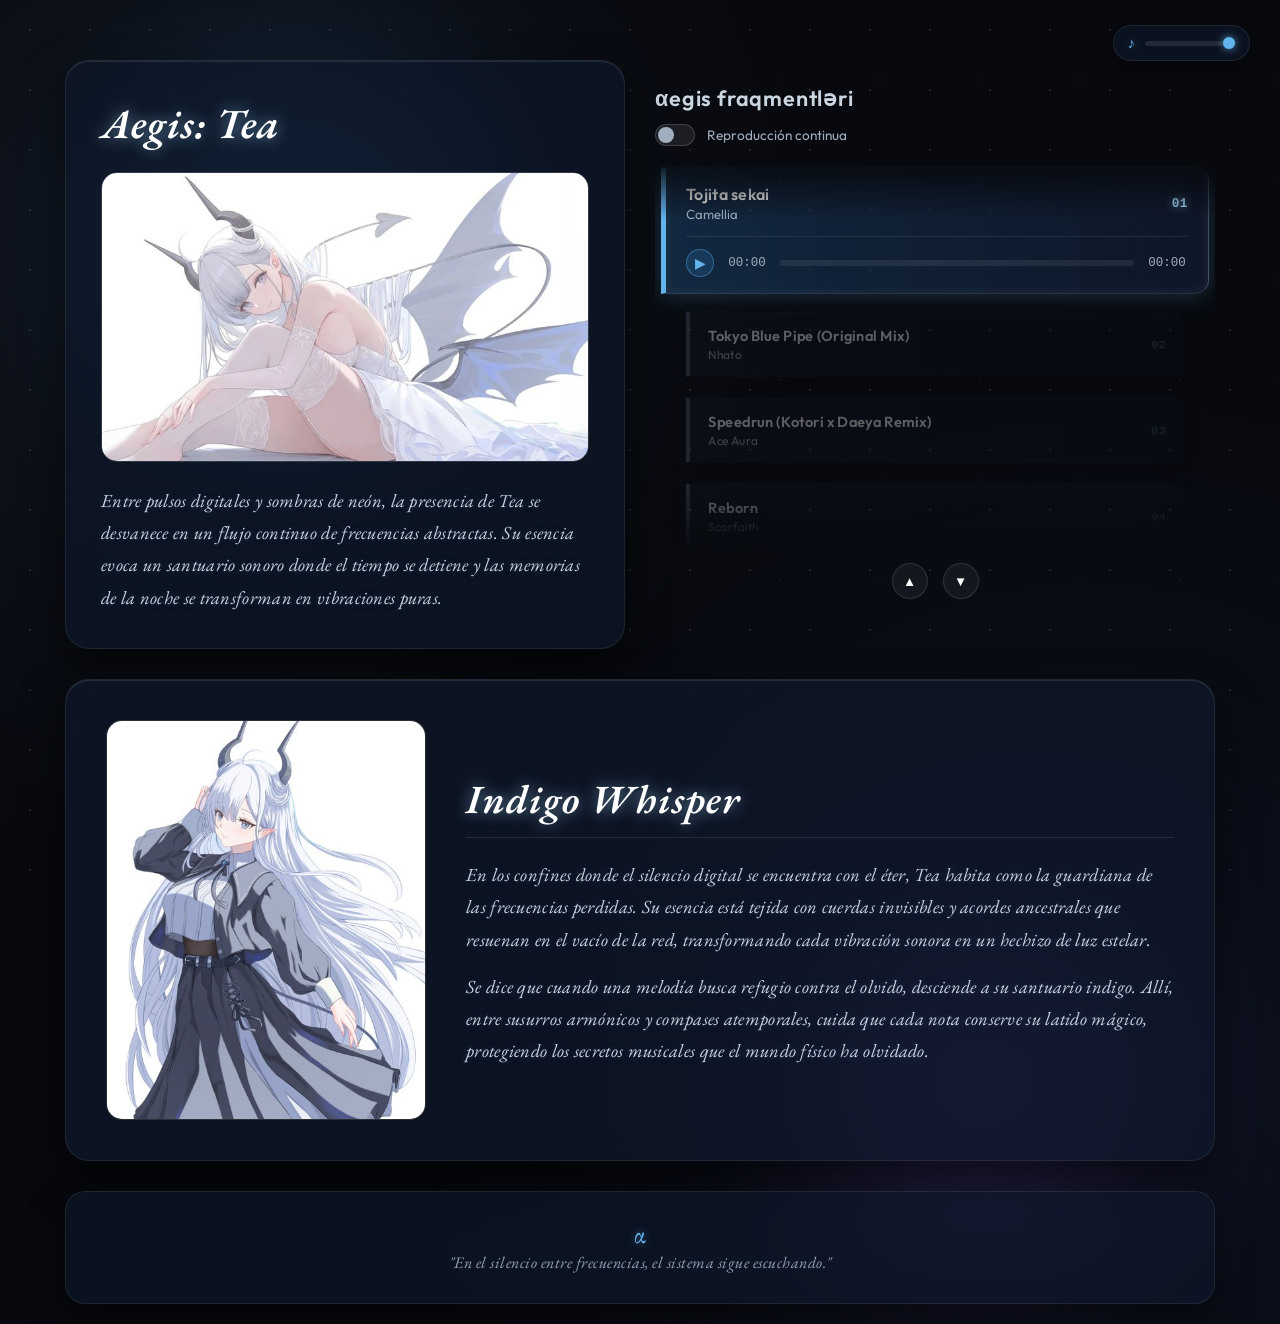
==== aegis.html @ da84b478 "Aegis" ====
<!DOCTYPE html>
<html lang="en">
<head>
    <meta charset="UTF-8">
    <meta name="viewport" content="width=device-width, initial-scale=1.0">
    <title>Aegis: Tea</title>
    <link rel="stylesheet" href="aegis.css">
    <!-- Google Fonts: EB Garamond y Outfit -->
    <link href="https://fonts.googleapis.com/css2?family=EB+Garamond:ital,wght@1,400;1,600&family=Outfit:wght@300;400;600;700&display=swap" rel="stylesheet">
</head>
<body>

    <!-- Elementos decorativos de fondo -->
    <div class="background-glow glow-1"></div>
    <div class="background-glow glow-2"></div>

    <!-- Control de Volumen Ambiental Flotante -->
    <div class="floating-volume-control">
        <span class="volume-icon">♪</span>
        <input type="range" id="globalVolume" min="0" max="1" step="0.01" value="1" oninput="changeVolume(this.value)">
    </div>

    <!-- Contenedor Principal -->
    <div class="main-container">
        <!-- Columna Izquierda: Perfil y Descripción Mística -->
        <div class="profile-section">
            <h1 class="mystic-title">Aegis: Tea</h1>
            <div class="img-container character-aura">
                <img src="imagenes_proyecto/Nekojira.jpg" alt="Tea / Aegis">
            </div>
            <p class="mystic-description">
                Entre pulsos digitales y sombras de neón, la presencia de Tea se desvanece en un flujo continuo de frecuencias abstractas. Su esencia evoca un santuario sonoro donde el tiempo se detiene y las memorias de la noche se transforman en vibraciones puras.
            </p>
        </div>

        <!-- Columna Derecha: Slider Vertical con Arrastre y Profundidad -->
        <div class="music-section">
            <h3>αegis fraqmentləri</h3>
            
            <!-- Interruptor de Reproducción Continua -->
            <div class="autoplay-toggle-container">
                <label class="switch">
                    <input type="checkbox" id="autoplayToggle" onchange="toggleContinuousPlay(this)">
                    <span class="slider-switch"></span>
                </label>
                <span class="autoplay-label">Reproducción continua</span>
            </div>

            <div class="vertical-slider-container">
                <div class="slider-track" id="musicSlider">
                    
                    <!-- Canción 1 -->
                    <div class="song-card active" onclick="selectSong(0)">
                        <div class="song-main-row">
                            <div class="song-info">
                                <span class="song-title">Tojita sekai</span>
                                <span class="song-artist">Camellia</span>
                            </div>
                            <span class="track-number">01</span>
                        </div>
                        <div class="player-controls" id="player-0">
                            <button class="btn-play-pause" onclick="togglePlay(event, 0)">▶</button>
                            <span class="current-time">00:00</span>
                            <div class="progress-bar-container" onclick="seek(event, 0)">
                                <div class="progress-bar-fill"></div>
                            </div>
                            <span class="total-duration">00:00</span>
                            <audio class="audio-element" preload="metadata" src="aegis/Tojita Sekai - Camellia.mp3"></audio>
                        </div>
                    </div>

                    <!-- Canción 2 -->
                    <div class="song-card" onclick="selectSong(1)">
                        <div class="song-main-row">
                            <div class="song-info">
                                <span class="song-title">Tokyo Blue Pipe (Original Mix)</span>
                                <span class="song-artist">Nhato</span>
                            </div>
                            <span class="track-number">02</span>
                        </div>
                        <div class="player-controls" id="player-1">
                            <button class="btn-play-pause" onclick="togglePlay(event, 1)">▶</button>
                            <span class="current-time">00:00</span>
                            <div class="progress-bar-container" onclick="seek(event, 1)">
                                <div class="progress-bar-fill"></div>
                            </div>
                            <span class="total-duration">00:00</span>
                            <audio class="audio-element" preload="metadata" src="aegis/Nhato - Tokyo Blue Pipe - Original Mix.mp3"></audio>
                        </div>
                    </div>

                    <!-- Canción 3 -->
                    <div class="song-card" onclick="selectSong(2)">
                        <div class="song-main-row">
                            <div class="song-info">
                                <span class="song-title">Speedrun (Kotori x Daeya Remix)</span>
                                <span class="song-artist">Ace Aura</span>
                            </div>
                            <span class="track-number">03</span>
                        </div>
                        <div class="player-controls" id="player-2">
                            <button class="btn-play-pause" onclick="togglePlay(event, 2)">▶</button>
                            <span class="current-time">00:00</span>
                            <div class="progress-bar-container" onclick="seek(event, 2)">
                                <div class="progress-bar-fill"></div>
                            </div>
                            <span class="total-duration">00:00</span>
                            <audio class="audio-element" preload="metadata" src="aegis/Speedrun - Kotori x Daeya Remix - Ace Aura.mp3"></audio>
                        </div>
                    </div>

                    <!-- Canción 4 -->
                    <div class="song-card" onclick="selectSong(3)">
                        <div class="song-main-row">
                            <div class="song-info">
                                <span class="song-title">Reborn</span>
                                <span class="song-artist">Scarfaith</span>
                            </div>
                            <span class="track-number">04</span>
                        </div>
                        <div class="player-controls" id="player-3">
                            <button class="btn-play-pause" onclick="togglePlay(event, 3)">▶</button>
                            <span class="current-time">00:00</span>
                            <div class="progress-bar-container" onclick="seek(event, 3)">
                                <div class="progress-bar-fill"></div>
                            </div>
                            <span class="total-duration">00:00</span>
                            <audio class="audio-element" preload="metadata" src="aegis/Scarfaith - Reborn.mp3"></audio>
                        </div>
                    </div>

                    <!-- Canción 5 -->
                    <div class="song-card" onclick="selectSong(4)">
                        <div class="song-main-row">
                            <div class="song-info">
                                <span class="song-title">Mutabilis</span>
                                <span class="song-artist">Srav3R</span>
                            </div>
                            <span class="track-number">05</span>
                        </div>
                        <div class="player-controls" id="player-4">
                            <button class="btn-play-pause" onclick="togglePlay(event, 4)">▶</button>
                            <span class="current-time">00:00</span>
                            <div class="progress-bar-container" onclick="seek(event, 4)">
                                <div class="progress-bar-fill"></div>
                            </div>
                            <span class="total-duration">00:00</span>
                            <audio class="audio-element" preload="metadata" src="aegis/Mutabilis - Srav3R.mp3"></audio>
                        </div>
                    </div>

                    <!-- Canción 6 -->
                    <div class="song-card" onclick="selectSong(5)">
                        <div class="song-main-row">
                            <div class="song-info">
                                <span class="song-title">Try again</span>
                                <span class="song-artist">USAO</span>
                            </div>
                            <span class="track-number">06</span>
                        </div>
                        <div class="player-controls" id="player-5">
                            <button class="btn-play-pause" onclick="togglePlay(event, 5)">▶</button>
                            <span class="current-time">00:00</span>
                            <div class="progress-bar-container" onclick="seek(event, 5)">
                                <div class="progress-bar-fill"></div>
                            </div>
                            <span class="total-duration">00:00</span>
                            <audio class="audio-element" preload="metadata" src="aegis/USAO - Try again.mp3"></audio>
                        </div>
                    </div>

                    <!-- Canción 7 -->
                    <div class="song-card" onclick="selectSong(6)">
                        <div class="song-main-row">
                            <div class="song-info">
                                <span class="song-title">M3LTY RAiN</span>
                                <span class="song-artist">aran, Srav3R</span>
                            </div>
                            <span class="track-number">07</span>
                        </div>
                        <div class="player-controls" id="player-6">
                            <button class="btn-play-pause" onclick="togglePlay(event, 6)">▶</button>
                            <span class="current-time">00:00</span>
                            <div class="progress-bar-container" onclick="seek(event, 6)">
                                <div class="progress-bar-fill"></div>
                            </div>
                            <span class="total-duration">00:00</span>
                            <audio class="audio-element" preload="metadata" src="aegis/aran, Srav3R - M3LTY RAiN (feat. Srav3R).mp3"></audio>
                        </div>
                    </div>

                    <!-- Canción 8 -->
                    <div class="song-card" onclick="selectSong(7)">
                        <div class="song-main-row">
                            <div class="song-info">
                                <span class="song-title">I'll Be For You</span>
                                <span class="song-artist">KO3, Kanae Asaba</span>
                            </div>
                            <span class="track-number">08</span>
                        </div>
                        <div class="player-controls" id="player-7">
                            <button class="btn-play-pause" onclick="togglePlay(event, 7)">▶</button>
                            <span class="current-time">00:00</span>
                            <div class="progress-bar-container" onclick="seek(event, 7)">
                                <div class="progress-bar-fill"></div>
                            </div>
                            <span class="total-duration">00:00</span>
                            <audio class="audio-element" preload="metadata" src="aegis/KO3, Kanae Asaba - I'll Be For You.mp3"></audio>
                        </div>
                    </div>

                    <!-- Canción 9 -->
                    <div class="song-card" onclick="selectSong(8)">
                        <div class="song-main-row">
                            <div class="song-info">
                                <span class="song-title">Thistlect</span>
                                <span class="song-artist">Feryquitous, nayuta</span>
                            </div>
                            <span class="track-number">09</span>
                        </div>
                        <div class="player-controls" id="player-8">
                            <button class="btn-play-pause" onclick="togglePlay(event, 8)">▶</button>
                            <span class="current-time">00:00</span>
                            <div class="progress-bar-container" onclick="seek(event, 8)">
                                <div class="progress-bar-fill"></div>
                            </div>
                            <span class="total-duration">00:00</span>
                            <audio class="audio-element" preload="metadata" src="aegis/Feryquitous, nayuta - Thistlect (feat. nayuta).mp3"></audio>
                        </div>
                    </div>

                </div>
            </div>
            
            <!-- Controles de navegación rápida -->
            <div class="slider-controls">
                <button onclick="moveSlider(-1)">▲</button>
                <button onclick="moveSlider(1)">▼</button>
            </div>
        </div>

        <!-- Sección: Indigo Whisper (Con historia extendida y 2 columnas) -->
        <div class="whisper-section">
            <div class="img-container whisper-aura">
                <img src="imagenes_proyecto/nekojira2.jpg" alt="Aegis Indigo Whisper">
            </div>
            <div class="whisper-content">
                <h1 class="mystic-title">Indigo Whisper</h1>
                <p class="mystic-description">
                    En los confines donde el silencio digital se encuentra con el éter, Tea habita como la guardiana de las frecuencias perdidas. Su esencia está tejida con cuerdas invisibles y acordes ancestrales que resuenan en el vacío de la red, transformando cada vibración sonora en un hechizo de luz estelar.
                </p>
                <p class="mystic-description" style="margin-top: 15px;">
                    Se dice que cuando una melodía busca refugio contra el olvido, desciende a su santuario indigo. Allí, entre susurros armónicos y compases atemporales, cuida que cada nota conserve su latido mágico, protegiendo los secretos musicales que el mundo físico ha olvidado.
                </p>
            </div>
        </div>

        <!-- Footer Místico Global (Posicionado al final absoluto dentro del contenedor) -->
        <div class="mystic-footer">
            <span class="alpha-symbol">α</span>
            <p class="footer-message">"En el silencio entre frecuencias, el sistema sigue escuchando."</p>
        </div>
    </div>

    <!-- Notificación Toast Estilo Fantasía Mística -->
    <div id="toastNotification" class="toast-notification">
        <span class="toast-icon">✦</span>
        <div class="toast-content">
            <span class="toast-label">Sintonía activa</span>
            <span class="toast-song" id="toastSongTitle">Título - Artista</span>
        </div>
    </div>

    <script src="aegis.js"></script>
</body>
</html>
---- aegis.css ----
* {
    box-sizing: border-box;
    margin: 0;
    padding: 0;
}

body {
    font-family: 'Outfit', sans-serif;
    background-color: #07090e;
    background-image: 
        radial-gradient(circle at 15% 20%, rgba(30, 41, 59, 0.4) 0%, transparent 40%),
        radial-gradient(circle at 85% 80%, rgba(15, 23, 42, 0.6) 0%, transparent 45%);
    color: #e2e8f0;
    min-height: 100vh;
    display: flex;
    justify-content: center;
    align-items: center;
    overflow-x: hidden;
    padding: 20px;
    position: relative;
}

/* Polvo estelar sutil de fondo */
body::after {
    content: '';
    position: fixed;
    top: 0; left: 0; width: 100%; height: 100%;
    background-image: 
        radial-gradient(white 1px, transparent 0),
        radial-gradient(rgba(165,219,255,0.5) 1px, transparent 0);
    background-size: 60px 60px, 100px 100px;
    background-position: 0 0, 30px 30px;
    opacity: 0.10;
    pointer-events: none;
    z-index: -1;
}

/* Control de Volumen Flotante */
.floating-volume-control {
    position: absolute;
    top: 25px;
    right: 30px;
    display: flex;
    align-items: center;
    gap: 10px;
    background: rgba(15, 23, 42, 0.65);
    border: 1px solid rgba(255, 255, 255, 0.08);
    padding: 8px 14px;
    border-radius: 30px;
    backdrop-filter: blur(12px);
    -webkit-backdrop-filter: blur(12px);
    box-shadow: 0 10px 25px rgba(0, 0, 0, 0.4);
    z-index: 10;
}

.volume-icon {
    font-size: 0.9rem;
    color: #63b3ed;
    text-shadow: 0 0 8px rgba(99, 179, 237, 0.5);
}

.floating-volume-control input[type="range"] {
    width: 90px;
    height: 5px;
    background: rgba(255, 255, 255, 0.1);
    border-radius: 4px;
    outline: none;
    appearance: none;
    -webkit-appearance: none;
    cursor: pointer;
}

.floating-volume-control input[type="range"]::-webkit-slider-thumb {
    appearance: none;
    -webkit-appearance: none;
    width: 12px;
    height: 12px;
    background: #63b3ed;
    border-radius: 50%;
    box-shadow: 0 0 8px rgba(99, 179, 237, 0.8);
    transition: transform 0.2s ease;
}

/* Luces Ambientales y Reactivas */
.background-glow {
    position: absolute;
    width: 350px;
    height: 350px;
    border-radius: 50%;
    filter: blur(90px);
    z-index: -1;
    opacity: 0.25;
    pointer-events: none;
    transition: opacity 0.6s ease, transform 0.6s ease;
}

.background-glow.active-glow {
    opacity: 0.55;
}

.glow-1 {
    top: 5%;
    left: 10%;
    background: #3182ce;
    animation: floatGlow1 12s infinite alternate ease-in-out;
}

.glow-2 {
    bottom: 5%;
    right: 10%;
    background: #805ad5;
    animation: floatGlow2 15s infinite alternate ease-in-out;
}

@keyframes floatGlow1 {
    0% { transform: translateY(0) scale(1); }
    100% { transform: translateY(40px) scale(1.1); }
}

@keyframes floatGlow2 {
    0% { transform: translateY(0) scale(1.1); }
    100% { transform: translateY(-50px) scale(0.95); }
}

/* Contenedor Principal (Con orden de áreas corregido) */
.main-container {
    display: grid;
    grid-template-columns: 1fr 1fr;
    grid-template-areas: 
        "profile music"
        "whisper whisper"
        "footer footer";
    max-width: 1150px;
    width: 100%;
    gap: 30px;
    align-items: center;
    z-index: 1;
    margin-top: 40px;
}

/* Perfil Izquierda */
.profile-section {
    grid-area: profile;
    background: rgba(15, 23, 42, 0.65);
    border: 1px solid rgba(255, 255, 255, 0.08);
    padding: 35px;
    border-radius: 24px;
    backdrop-filter: blur(16px);
    -webkit-backdrop-filter: blur(16px);
    box-shadow: 0 20px 45px rgba(0, 0, 0, 0.6), inset 0 1px 0 rgba(255, 255, 255, 0.1);
}

.mystic-title {
    font-family: 'EB Garamond', serif;
    font-style: italic;
    font-weight: 600;
    font-size: 2.6rem;
    color: #fff;
    margin-bottom: 22px;
    letter-spacing: 1px;
    text-shadow: 0 0 15px rgba(165, 219, 255, 0.6);
}

.img-container {
    width: 100%;
    height: 290px;
    border-radius: 16px;
    overflow: hidden;
    margin-bottom: 22px;
    border: 1px solid rgba(255, 255, 255, 0.15);
}

.img-container img {
    width: 100%;
    height: 100%;
    object-fit: cover;
    object-position: top;
    transition: transform 0.6s cubic-bezier(0.16, 1, 0.3, 1);
}

.mystic-description {
    font-family: 'EB Garamond', serif;
    font-style: italic;
    font-size: 1.15rem;
    color: #cbd5e1;
    line-height: 1.75;
    letter-spacing: 0.3px;
    text-shadow: 0 0 10px rgba(99, 179, 237, 0.25);
}

/* Sección Aegis: Indigo Whisper (Asignada a su propia área grid) */
.whisper-section {
    grid-area: whisper;
    display: flex;
    flex-direction: row;
    align-items: center;
    gap: 40px;
    background: rgba(15, 23, 42, 0.75);
    border: 1px solid rgba(255, 255, 255, 0.08);
    padding: 40px;
    border-radius: 24px;
    backdrop-filter: blur(16px);
    -webkit-backdrop-filter: blur(16px);
    box-shadow: 0 20px 45px rgba(0, 0, 0, 0.6), inset 0 1px 0 rgba(255, 255, 255, 0.1);
    box-sizing: border-box;
}

/* Imagen a la izquierda de Indigo Whisper */
.whisper-section .img-container {
    flex: 0 0 320px;
    height: 400px;
    border-radius: 16px;
    overflow: hidden;
    border: 1px solid rgba(255, 255, 255, 0.15);
    background: rgba(0, 0, 0, 0.4);
    margin: 0;
}

.whisper-section .img-container img {
    width: 100%;
    height: 100%;
    object-fit: cover;
    object-position: center top;
    display: block;
    transition: transform 0.6s cubic-bezier(0.16, 1, 0.3, 1);
}

.whisper-section .img-container img:hover {
    transform: scale(1.03);
}

/* Bloque de texto a la derecha heredando la estética de Tea */
.whisper-content {
    flex: 1;
    display: flex;
    flex-direction: column;
    text-align: left;
}

.whisper-content .mystic-title {
    font-size: 2.5rem;
    text-align: left;
    margin-bottom: 20px;
    border-bottom: 1px solid rgba(255, 255, 255, 0.1);
    padding-bottom: 12px;
}

.whisper-content .mystic-description {
    text-align: left;
    margin: 0;
}

/* Aura lumínica para nekojira2.jpg */
.whisper-aura {
    position: relative;
}

.whisper-aura::after {
    content: '';
    position: absolute;
    top: -10px;
    left: -10px;
    right: -10px;
    bottom: -10px;
    background: linear-gradient(135deg, #38bdf8, #805ad5, #3182ce);
    border-radius: 20px;
    filter: blur(22px);
    opacity: 0.35;
    z-index: -1;
}

/* Footer Místico Global (Anclado al final absoluto del grid principal) */
.mystic-footer {
    grid-area: footer;
    display: flex;
    flex-direction: column;
    align-items: center;
    justify-content: center;
    text-align: center;
    padding: 30px;
    background: rgba(15, 23, 42, 0.65);
    border: 1px solid rgba(255, 255, 255, 0.08);
    border-radius: 20px;
    backdrop-filter: blur(12px);
    -webkit-backdrop-filter: blur(12px);
    box-shadow: 0 15px 35px rgba(0, 0, 0, 0.5);
}

.alpha-symbol {
    font-family: 'EB Garamond', serif;
    font-size: 1.6rem;
    color: #63b3ed;
    text-shadow: 0 0 10px rgba(99, 179, 237, 0.5);
    line-height: 1;
}

.footer-message {
    font-family: 'EB Garamond', serif;
    font-style: italic;
    font-size: 1rem;
    color: #94a3b8;
    letter-spacing: 0.5px;
    margin-top: 5px;
}

.character-aura {
    position: relative;
}

.character-aura::after {
    content: '';
    position: absolute;
    top: -12px;
    left: -12px;
    right: -12px;
    bottom: -12px;
    background: linear-gradient(135deg, #63b3ed, #a5dbff, #9f7aea, #63b3ed);
    border-radius: 20px;
    filter: blur(25px);
    opacity: 0.45;
    z-index: -1;
    animation: aura-pulse 6s infinite alternate ease-in-out;
}

@keyframes aura-pulse {
    0% { filter: blur(20px); opacity: 0.35; }
    100% { filter: blur(32px); opacity: 0.65; }
}

/* Sección de Música y Slider */
.music-section {
    grid-area: music;
    display: flex;
    flex-direction: column;
    height: 540px;
}

.music-section h3 {
    font-size: 1.35rem;
    margin-bottom: 12px;
    color: #cbd5e1;
    letter-spacing: 0.8px;
    font-weight: 600;
}

.autoplay-toggle-container {
    display: flex;
    align-items: center;
    gap: 12px;
    margin-bottom: 15px;
    font-size: 0.85rem;
    color: #a0aec0;
}

.switch {
    position: relative;
    display: inline-block;
    width: 40px;
    height: 22px;
}

.switch input {
    opacity: 0;
    width: 0;
    height: 0;
}

.slider-switch {
    position: absolute;
    cursor: pointer;
    top: 0; left: 0; right: 0; bottom: 0;
    background-color: rgba(255, 255, 255, 0.08);
    transition: .3s;
    border-radius: 20px;
    border: 1px solid rgba(255, 255, 255, 0.15);
}

.slider-switch:before {
    position: absolute;
    content: "";
    height: 16px;
    width: 16px;
    left: 2px;
    bottom: 2px;
    background-color: #a0aec0;
    transition: .3s;
    border-radius: 50%;
}

input:checked + .slider-switch {
    background-color: #3182ce;
    border-color: #63b3ed;
    box-shadow: 0 0 10px rgba(49, 130, 206, 0.5);
}

input:checked + .slider-switch:before {
    transform: translateX(18px);
    background-color: #fff;
}

.autoplay-label {
    user-select: none;
    cursor: pointer;
}

.vertical-slider-container {
    height: 390px;
    overflow: hidden;
    position: relative;
    border-radius: 18px;
    padding: 6px;
    cursor: grab;
    user-select: none;
    -webkit-user-select: none;
    mask-image: linear-gradient(to bottom, transparent 0%, black 15%, black 85%, transparent 100%);
    -webkit-mask-image: linear-gradient(to bottom, transparent 0%, black 15%, black 85%, transparent 100%);
}

.vertical-slider-container:active {
    cursor: grabbing;
}

.slider-track {
    display: flex;
    flex-direction: column;
    gap: 14px;
    transition: transform 0.45s cubic-bezier(0.16, 1, 0.3, 1);
}

.song-card {
    background: linear-gradient(90deg, rgba(20, 27, 42, 0.75) 0%, rgba(12, 17, 28, 0.85) 100%);
    border-left: 5px solid #4a5568;
    padding: 16px 20px;
    border-radius: 0 14px 14px 0;
    cursor: pointer;
    transition: all 0.4s cubic-bezier(0.16, 1, 0.3, 1);
    box-shadow: 0 6px 20px rgba(0, 0, 0, 0.4);
    
    /* Efecto de Profundidad */
    opacity: 0.35;
    transform: scale(0.91);
    filter: blur(0.8px);
    
    border-top: 1px solid rgba(255, 255, 255, 0.04);
    border-bottom: 1px solid rgba(255, 255, 255, 0.04);
}

.song-card:hover {
    opacity: 0.65;
    border-left-color: #63b3ed;
    filter: blur(0px);
}

.song-card.active {
    opacity: 1;
    transform: scale(1);
    filter: blur(0px);
    border-left-color: #63b3ed;
    background: linear-gradient(90deg, rgba(49, 130, 206, 0.25) 0%, rgba(15, 23, 42, 0.95) 100%);
    box-shadow: 0 0 25px rgba(99, 179, 237, 0.25), inset 0 0 12px rgba(255, 255, 255, 0.08);
    border-right: 1px solid rgba(255, 255, 255, 0.2);
    border-top: 1px solid rgba(255, 255, 255, 0.1);
    border-bottom: 1px solid rgba(255, 255, 255, 0.1);
}

.song-main-row {
    display: flex;
    justify-content: space-between;
    align-items: center;
}

.song-info {
    display: flex;
    flex-direction: column;
}

.song-title {
    font-weight: 600;
    font-size: 1rem;
    color: #fff;
    letter-spacing: 0.3px;
}

.song-artist {
    font-size: 0.82rem;
    color: #a0aec0;
    margin-top: 2px;
}

/* Tracklist Numérico */
.track-number {
    font-family: monospace;
    font-size: 0.8rem;
    color: rgba(165, 219, 255, 0.35);
    letter-spacing: 0.5px;
    transition: all 0.3s ease;
    text-shadow: 0 0 6px rgba(165, 219, 255, 0.15);
}

.song-card.active .track-number {
    color: #a5dbff;
    text-shadow: 0 0 10px rgba(165, 219, 255, 0.7);
    font-weight: 600;
}

.audio-element {
    display: none;
}

.player-controls {
    display: none;
    align-items: center;
    gap: 12px;
    margin-top: 14px;
    padding-top: 12px;
    border-top: 1px solid rgba(255, 255, 255, 0.08);
    font-size: 0.8rem;
    color: #a0aec0;
}

.song-card.active .player-controls {
    display: flex; 
}

.btn-play-pause {
    background: rgba(49, 130, 206, 0.2);
    border: 1px solid rgba(99, 179, 237, 0.4);
    color: #63b3ed;
    cursor: pointer;
    font-size: 0.85rem;
    width: 28px;
    height: 28px;
    border-radius: 50%;
    display: flex;
    align-items: center;
    justify-content: center;
    transition: all 0.2s ease;
}

.btn-play-pause:hover {
    background: #3182ce;
    color: #fff;
    box-shadow: 0 0 10px rgba(99, 179, 237, 0.6);
}

.progress-bar-container {
    flex-grow: 1;
    height: 6px;
    background: rgba(255, 255, 255, 0.08);
    border-radius: 4px;
    cursor: pointer;
    position: relative;
    overflow: hidden;
}

.progress-bar-fill {
    height: 100%;
    background: linear-gradient(90deg, #3182ce 0%, #63b3ed 100%);
    width: 0%;
    border-radius: 4px;
    transition: width 0.1s linear;
    box-shadow: 0 0 8px rgba(99, 179, 237, 0.5);
}

.current-time, .total-duration {
    min-width: 42px;
    text-align: center;
    font-family: monospace;
    font-size: 0.78rem;
}

.slider-controls {
    display: flex;
    justify-content: center;
    gap: 15px;
    margin-top: 12px;
}

.slider-controls button {
    background: rgba(255, 255, 255, 0.05);
    border: 1px solid rgba(255, 255, 255, 0.12);
    color: white;
    width: 36px;
    height: 36px;
    border-radius: 50%;
    cursor: pointer;
    transition: all 0.25s ease;
    display: flex;
    align-items: center;
    justify-content: center;
}

.slider-controls button:hover {
    background: rgba(255, 255, 255, 0.15);
    border-color: rgba(255, 255, 255, 0.3);
    box-shadow: 0 0 10px rgba(255, 255, 255, 0.1);
}

/* Notificación Toast - Estilo Fantasía Mística */
.toast-notification {
    position: fixed;
    bottom: 30px;
    left: 30px;
    display: flex;
    align-items: center;
    gap: 16px;
    background: linear-gradient(135deg, rgba(12, 17, 28, 0.92) 0%, rgba(20, 15, 35, 0.95) 100%);
    border: 1px solid rgba(165, 219, 255, 0.35);
    padding: 14px 22px;
    border-radius: 12px;
    backdrop-filter: blur(16px);
    -webkit-backdrop-filter: blur(16px);
    box-shadow: 
        0 15px 35px rgba(0, 0, 0, 0.7), 
        0 0 20px rgba(99, 179, 237, 0.25),
        inset 0 0 12px rgba(165, 219, 255, 0.1);
    z-index: 1000;
    opacity: 0;
    transform: translateY(25px) scale(0.95);
    pointer-events: none;
    transition: all 0.45s cubic-bezier(0.16, 1, 0.3, 1);
}

.toast-notification::before {
    content: '';
    position: absolute;
    top: -1px;
    left: 20px;
    right: 20px;
    height: 1px;
    background: linear-gradient(90deg, transparent, rgba(165, 219, 255, 0.8), transparent);
}

.toast-notification.show {
    opacity: 1;
    transform: translateY(0) scale(1);
}

.toast-icon {
    font-family: 'EB Garamond', serif;
    font-style: italic;
    font-size: 1.4rem;
    color: #a5dbff;
    text-shadow: 0 0 12px rgba(165, 219, 255, 0.8);
    display: flex;
    align-items: center;
    justify-content: center;
    width: 32px;
    height: 32px;
    background: rgba(99, 179, 237, 0.12);
    border: 1px solid rgba(165, 219, 255, 0.3);
    border-radius: 50%;
    box-shadow: inset 0 0 8px rgba(165, 219, 255, 0.2);
}

.toast-content {
    display: flex;
    flex-direction: column;
}

.toast-label {
    font-family: 'EB Garamond', serif;
    font-style: italic;
    font-size: 0.78rem;
    color: #9f7aea;
    text-transform: uppercase;
    letter-spacing: 1.2px;
    text-shadow: 0 0 8px rgba(159, 122, 234, 0.4);
}

.toast-song {
    font-family: 'Outfit', sans-serif;
    font-size: 0.92rem;
    font-weight: 600;
    color: #f1f5f9;
    margin-top: 2px;
    text-shadow: 0 0 10px rgba(255, 255, 255, 0.25);
}

/* Responsivo pantallas medianas y pequeñas */
@media (max-width: 950px) {
    .whisper-section {
        flex-direction: column;
        align-items: center;
        text-align: center;
    }
    .whisper-content {
        text-align: center;
    }
    .whisper-content .mystic-title {
        text-align: center;
    }
    .whisper-section .img-container {
        width: 100%;
        max-width: 320px;
        height: 360px;
    }
}

@media (max-width: 768px) {
    .main-container {
        grid-template-columns: 1fr;
        grid-template-areas: 
            "profile"
            "music"
            "whisper"
            "footer";
        gap: 20px;
        margin-top: 60px;
    }
    .music-section {
        height: auto;
    }
    .floating-volume-control {
        top: 15px;
        right: 15px;
    }
    body {
        padding: 10px;
    }
    .toast-notification {
        bottom: 20px;
        left: 15px;
        right: 15px;
    }
}
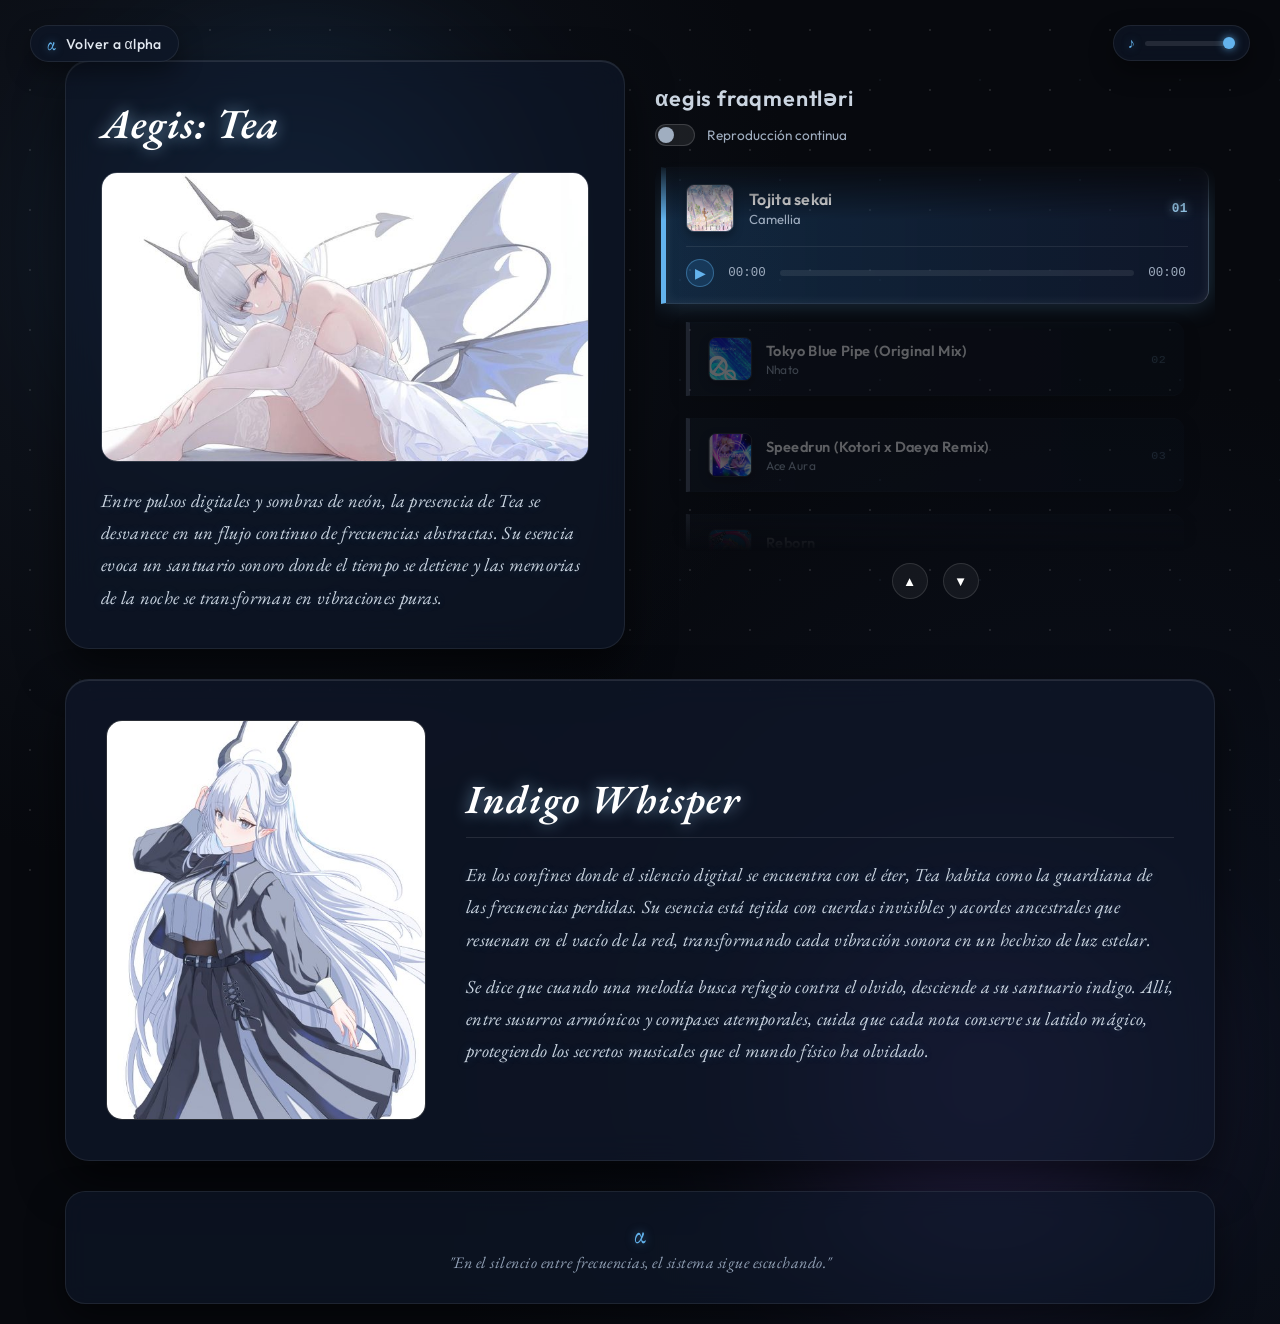
==== commit f486ccd6: "aegis" ====
--- a/aegis.html
+++ b/aegis.html
@@ -20,6 +20,12 @@
         <input type="range" id="globalVolume" min="0" max="1" step="0.01" value="1" oninput="changeVolume(this.value)">
     </div>
 
+    <!-- Botón de Regreso a Alpha -->
+    <a href="index.html" class="back-to-alpha-btn" title="Volver a Alpha">
+        <span class="alpha-symbol">α</span>
+        <span class="back-text">Volver a αlpha</span>
+    </a>
+
     <!-- Contenedor Principal -->
     <div class="main-container">
         <!-- Columna Izquierda: Perfil y Descripción Mística -->
@@ -52,6 +58,7 @@
                     <!-- Canción 1 -->
                     <div class="song-card active" onclick="selectSong(0)">
                         <div class="song-main-row">
+                            <img src="imagenes-aegis/tojita-sekai.jpg" alt="Tojita Sekai" class="song-thumb">
                             <div class="song-info">
                                 <span class="song-title">Tojita sekai</span>
                                 <span class="song-artist">Camellia</span>
@@ -72,6 +79,7 @@
                     <!-- Canción 2 -->
                     <div class="song-card" onclick="selectSong(1)">
                         <div class="song-main-row">
+                            <img src="imagenes-aegis/tokyo_bluepipe.jpg" alt="Tokyo Blue Pipe" class="song-thumb">
                             <div class="song-info">
                                 <span class="song-title">Tokyo Blue Pipe (Original Mix)</span>
                                 <span class="song-artist">Nhato</span>
@@ -92,6 +100,7 @@
                     <!-- Canción 3 -->
                     <div class="song-card" onclick="selectSong(2)">
                         <div class="song-main-row">
+                            <img src="imagenes-aegis/speedrun.jpg" alt="Speedrun" class="song-thumb">
                             <div class="song-info">
                                 <span class="song-title">Speedrun (Kotori x Daeya Remix)</span>
                                 <span class="song-artist">Ace Aura</span>
@@ -112,6 +121,7 @@
                     <!-- Canción 4 -->
                     <div class="song-card" onclick="selectSong(3)">
                         <div class="song-main-row">
+                            <img src="imagenes-aegis/reborn.jpg" alt="Reborn" class="song-thumb">
                             <div class="song-info">
                                 <span class="song-title">Reborn</span>
                                 <span class="song-artist">Scarfaith</span>
@@ -132,6 +142,7 @@
                     <!-- Canción 5 -->
                     <div class="song-card" onclick="selectSong(4)">
                         <div class="song-main-row">
+                            <img src="imagenes-aegis/mutabilis.jpg" alt="Mutabilis" class="song-thumb">
                             <div class="song-info">
                                 <span class="song-title">Mutabilis</span>
                                 <span class="song-artist">Srav3R</span>
@@ -152,6 +163,7 @@
                     <!-- Canción 6 -->
                     <div class="song-card" onclick="selectSong(5)">
                         <div class="song-main-row">
+                            <img src="imagenes-aegis/try_again.jpg" alt="Try again" class="song-thumb">
                             <div class="song-info">
                                 <span class="song-title">Try again</span>
                                 <span class="song-artist">USAO</span>
@@ -172,6 +184,7 @@
                     <!-- Canción 7 -->
                     <div class="song-card" onclick="selectSong(6)">
                         <div class="song-main-row">
+                            <img src="imagenes-aegis/melty-rain.jpg" alt="M3LTY RAiN" class="song-thumb">
                             <div class="song-info">
                                 <span class="song-title">M3LTY RAiN</span>
                                 <span class="song-artist">aran, Srav3R</span>
@@ -192,6 +205,7 @@
                     <!-- Canción 8 -->
                     <div class="song-card" onclick="selectSong(7)">
                         <div class="song-main-row">
+                            <img src="imagenes-aegis/ill-be-for-you.jpg" alt="I'll Be For You" class="song-thumb">
                             <div class="song-info">
                                 <span class="song-title">I'll Be For You</span>
                                 <span class="song-artist">KO3, Kanae Asaba</span>
@@ -212,6 +226,7 @@
                     <!-- Canción 9 -->
                     <div class="song-card" onclick="selectSong(8)">
                         <div class="song-main-row">
+                            <img src="imagenes-aegis/thistlect.jpg" alt="Thistlect" class="song-thumb">
                             <div class="song-info">
                                 <span class="song-title">Thistlect</span>
                                 <span class="song-artist">Feryquitous, nayuta</span>
--- a/aegis.css
+++ b/aegis.css
@@ -188,7 +188,7 @@
     text-shadow: 0 0 10px rgba(99, 179, 237, 0.25);
 }
 
-/* Sección Aegis: Indigo Whisper (Asignada a su propia área grid) */
+/* Sección Aegis: Indigo Whisper */
 .whisper-section {
     grid-area: whisper;
     display: flex;
@@ -205,7 +205,6 @@
     box-sizing: border-box;
 }
 
-/* Imagen a la izquierda de Indigo Whisper */
 .whisper-section .img-container {
     flex: 0 0 320px;
     height: 400px;
@@ -229,7 +228,6 @@
     transform: scale(1.03);
 }
 
-/* Bloque de texto a la derecha heredando la estética de Tea */
 .whisper-content {
     flex: 1;
     display: flex;
@@ -250,7 +248,6 @@
     margin: 0;
 }
 
-/* Aura lumínica para nekojira2.jpg */
 .whisper-aura {
     position: relative;
 }
@@ -269,7 +266,7 @@
     z-index: -1;
 }
 
-/* Footer Místico Global (Anclado al final absoluto del grid principal) */
+/* Footer Místico Global */
 .mystic-footer {
     grid-area: footer;
     display: flex;
@@ -467,11 +464,24 @@
     display: flex;
     justify-content: space-between;
     align-items: center;
+    gap: 15px; /* Espacio para separar la carátula del texto */
+}
+
+/* Estilos de la Miniatura / Carátula de la canción */
+.song-thumb {
+    width: 48px;
+    height: 48px;
+    object-fit: cover;
+    border-radius: 8px;
+    border: 1px solid rgba(255, 255, 255, 0.15);
+    box-shadow: 0 4px 10px rgba(0, 0, 0, 0.3);
+    flex-shrink: 0;
 }
 
 .song-info {
     display: flex;
     flex-direction: column;
+    flex-grow: 1;
 }
 
 .song-title {
@@ -495,6 +505,7 @@
     letter-spacing: 0.5px;
     transition: all 0.3s ease;
     text-shadow: 0 0 6px rgba(165, 219, 255, 0.15);
+    flex-shrink: 0;
 }
 
 .song-card.active .track-number {
@@ -596,7 +607,7 @@
     box-shadow: 0 0 10px rgba(255, 255, 255, 0.1);
 }
 
-/* Notificación Toast - Estilo Fantasía Mística */
+/* Notificación Toast */
 .toast-notification {
     position: fixed;
     bottom: 30px;
@@ -723,4 +734,58 @@
         left: 15px;
         right: 15px;
     }
+}
+/* Botón de Regreso a Alpha */
+.back-to-alpha-btn {
+    position: absolute;
+    top: 25px;
+    left: 30px;
+    display: flex;
+    align-items: center;
+    gap: 10px;
+    background: rgba(15, 23, 42, 0.65);
+    border: 1px solid rgba(255, 255, 255, 0.08);
+    padding: 8px 16px;
+    border-radius: 30px;
+    backdrop-filter: blur(12px);
+    -webkit-backdrop-filter: blur(12px);
+    box-shadow: 0 10px 25px rgba(0, 0, 0, 0.4);
+    z-index: 10;
+    text-decoration: none;
+    transition: all 0.3s cubic-bezier(0.16, 1, 0.3, 1);
+}
+
+.back-to-alpha-btn:hover {
+    background: rgba(49, 130, 206, 0.25);
+    border-color: rgba(99, 179, 237, 0.4);
+    box-shadow: 0 0 20px rgba(99, 179, 237, 0.3);
+    transform: translateY(-2px);
+}
+
+.back-to-alpha-btn .alpha-symbol {
+    font-family: 'EB Garamond', serif;
+    font-size: 1.2rem;
+    color: #63b3ed;
+    text-shadow: 0 0 8px rgba(99, 179, 237, 0.5);
+    line-height: 1;
+}
+
+.back-text {
+    font-family: 'Outfit', sans-serif;
+    font-size: 0.88rem;
+    font-weight: 500;
+    color: #e2e8f0;
+    letter-spacing: 0.4px;
+}
+
+/* Ajuste responsivo para pantallas pequeñas (ej. móviles) */
+@media (max-width: 768px) {
+    .back-to-alpha-btn {
+        top: 15px;
+        left: 15px;
+        padding: 6px 12px;
+    }
+    .back-text {
+        font-size: 0.8rem;
+    }
 }
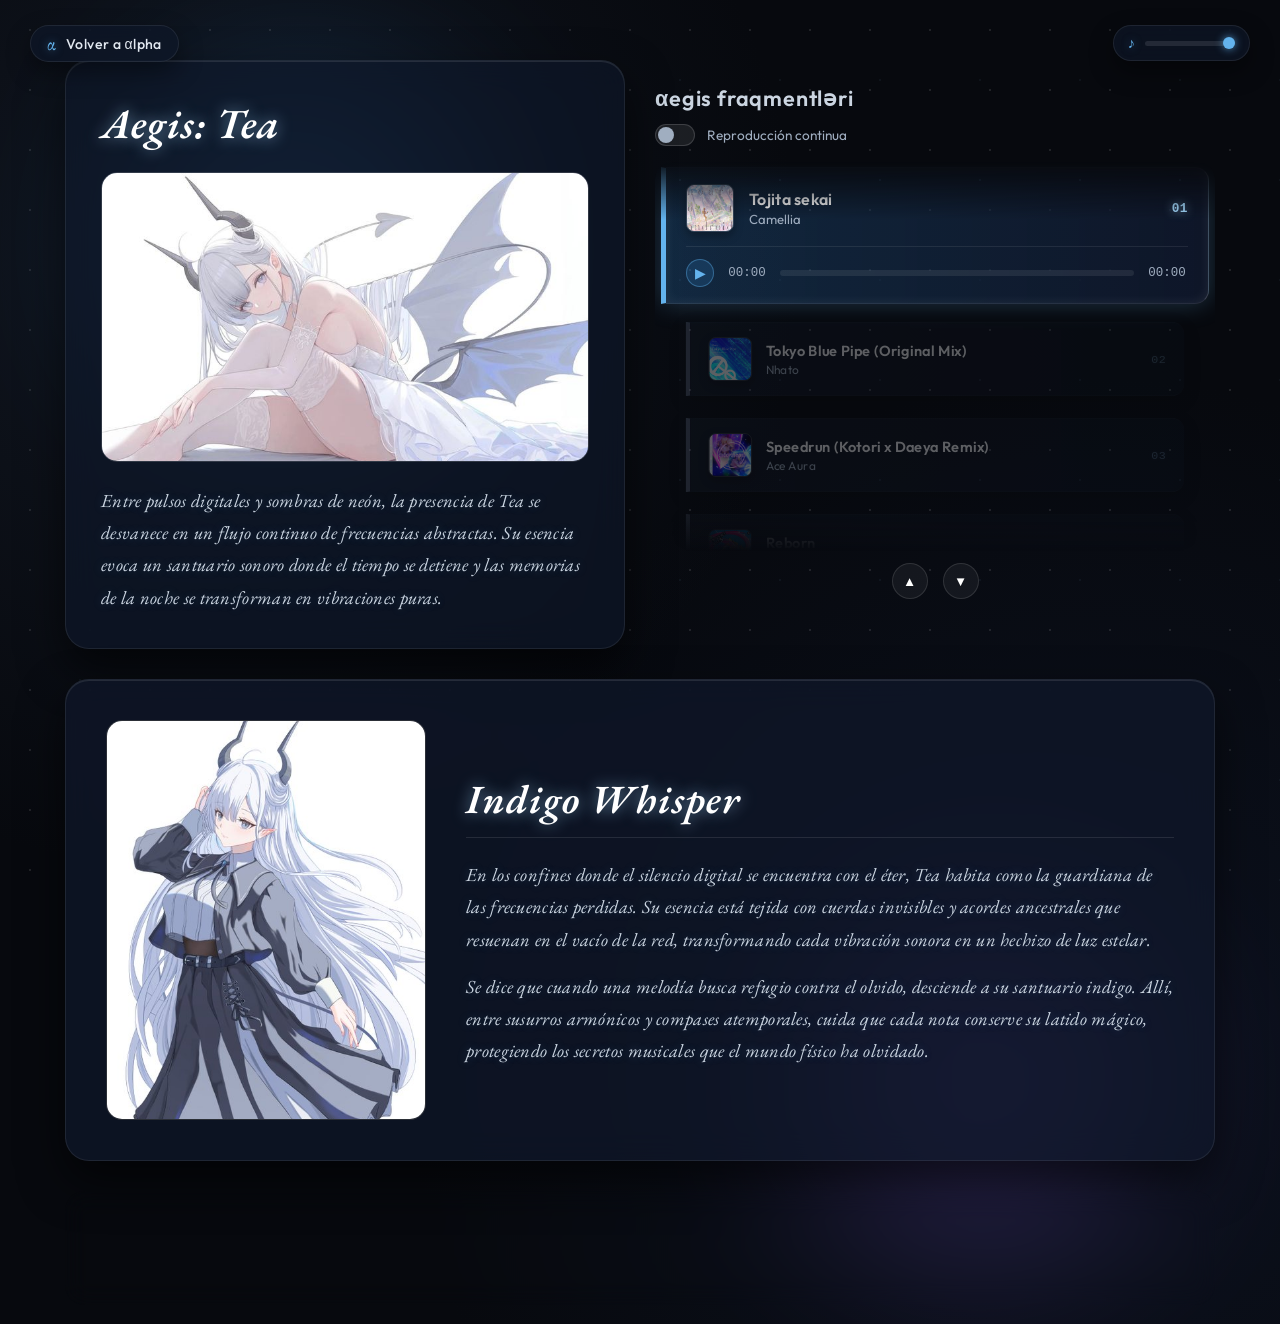
==== commit d7e6e4f2: "nueva musica" ====
--- a/aegis.html
+++ b/aegis.html
@@ -244,6 +244,93 @@
                         </div>
                     </div>
 
+                     <!-- Canción 10 -->
+                    <div class="song-card" onclick="selectSong(8)">
+                        <div class="song-main-row">
+                            <img src="imagenes-aegis/nurture.jpg" alt="Nurture" class="song-thumb">
+                            <div class="song-info">
+                                <span class="song-title">Something Comforting</span>
+                                <span class="song-artist">Porter Robinson</span>
+                            </div>
+                            <span class="track-number">10</span>
+                        </div>
+                        <div class="player-controls" id="player-9">
+                            <button class="btn-play-pause" onclick="togglePlay(event, 9)">▶</button>
+                            <span class="current-time">00:00</span>
+                            <div class="progress-bar-container" onclick="seek(event, 9)">
+                                <div class="progress-bar-fill"></div>
+                            </div>
+                            <span class="total-duration">00:00</span>
+                            <audio class="audio-element" preload="metadata" src="aegis/Porter Robinson - Something Comforting.mp3"></audio>
+                        </div>
+                    </div>
+
+                     <!-- Canción 11 -->
+                    <div class="song-card" onclick="selectSong(10)">
+                        <div class="song-main-row">
+                            <img src="imagenes-aegis/i-love-my-computer.jpg" alt="I Love My Computer" class="song-thumb">
+                            <div class="song-info">
+                                <span class="song-title">Delete</span>
+                                <span class="song-artist">Ninajirachi</span>
+                            </div>
+                            <span class="track-number">11</span>
+                        </div>
+                        <div class="player-controls" id="player-10">
+                            <button class="btn-play-pause" onclick="togglePlay(event, 10)">▶</button>
+                            <span class="current-time">00:00</span>
+                            <div class="progress-bar-container" onclick="seek(event, 10)">
+                                <div class="progress-bar-fill"></div>
+                            </div>
+                            <span class="total-duration">00:00</span>
+                            <audio class="audio-element" preload="metadata" src="aegis/Ninajirachi - Delete.mp3"></audio>
+                        </div>
+                    </div>
+
+                     <!-- Canción 12 -->
+                    <div class="song-card" onclick="selectSong(11)">
+                        <div class="song-main-row">
+                            <img src="imagenes-aegis/mumbai-power.jpg" alt="Mumbai Power" class="song-thumb">
+                            <div class="song-info">
+                                <span class="song-title">Mumbai Power</span>
+                                <span class="song-artist">Skrillex</span>
+                            </div>
+                            <span class="track-number">12</span>
+                        </div>
+                        <div class="player-controls" id="player-11">
+                            <button class="btn-play-pause" onclick="togglePlay(event, 11)">▶</button>
+                            <span class="current-time">00:00</span>
+                            <div class="progress-bar-container" onclick="seek(event, 11)">
+                                <div class="progress-bar-fill"></div>
+                            </div>
+                            <span class="total-duration">00:00</span>
+                            <audio class="audio-element" preload="metadata" src="aegis/Skrillex, BEAM - Mumbai Power.mp3"></audio>
+                        </div>
+                    </div>
+
+                     <!-- Canción 13 -->
+                    <div class="song-card" onclick="selectSong(12)">
+                        <div class="song-main-row">
+                            <img src="imagenes-aegis/supersonic.jpg" alt="Supersonic" class="song-thumb">
+                            <div class="song-info">
+                                <span class="song-title">Supersonic</span>
+                                <span class="song-artist">Rob Gasser</span>
+                            </div>
+                            <span class="track-number">13</span>
+                        </div>
+                        <div class="player-controls" id="player-12">
+                            <button class="btn-play-pause" onclick="togglePlay(event, 12)">▶</button>
+                            <span class="current-time">00:00</span>
+                            <div class="progress-bar-container" onclick="seek(event, 12)">
+                                <div class="progress-bar-fill"></div>
+                            </div>
+                            <span class="total-duration">00:00</span>
+                            <audio class="audio-element" preload="metadata" src="aegis/Rob Gasser - Supersonic.mp3"></audio>
+                        </div>
+                    </div>
+
+
+
+
                 </div>
             </div>
             
@@ -253,6 +340,8 @@
                 <button onclick="moveSlider(1)">▼</button>
             </div>
         </div>
+
+
 
         <!-- Sección: Indigo Whisper (Con historia extendida y 2 columnas) -->
         <div class="whisper-section">
@@ -270,6 +359,7 @@
             </div>
         </div>
 
+
         <!-- Footer Místico Global (Posicionado al final absoluto dentro del contenedor) -->
         <div class="mystic-footer">
             <span class="alpha-symbol">α</span>
@@ -287,5 +377,6 @@
     </div>
 
     <script src="aegis.js"></script>
+    <script src="gacha.js"></script>
 </body>
 </html>
--- a/aegis.css
+++ b/aegis.css
@@ -788,4 +788,4 @@
     .back-text {
         font-size: 0.8rem;
     }
-}+}
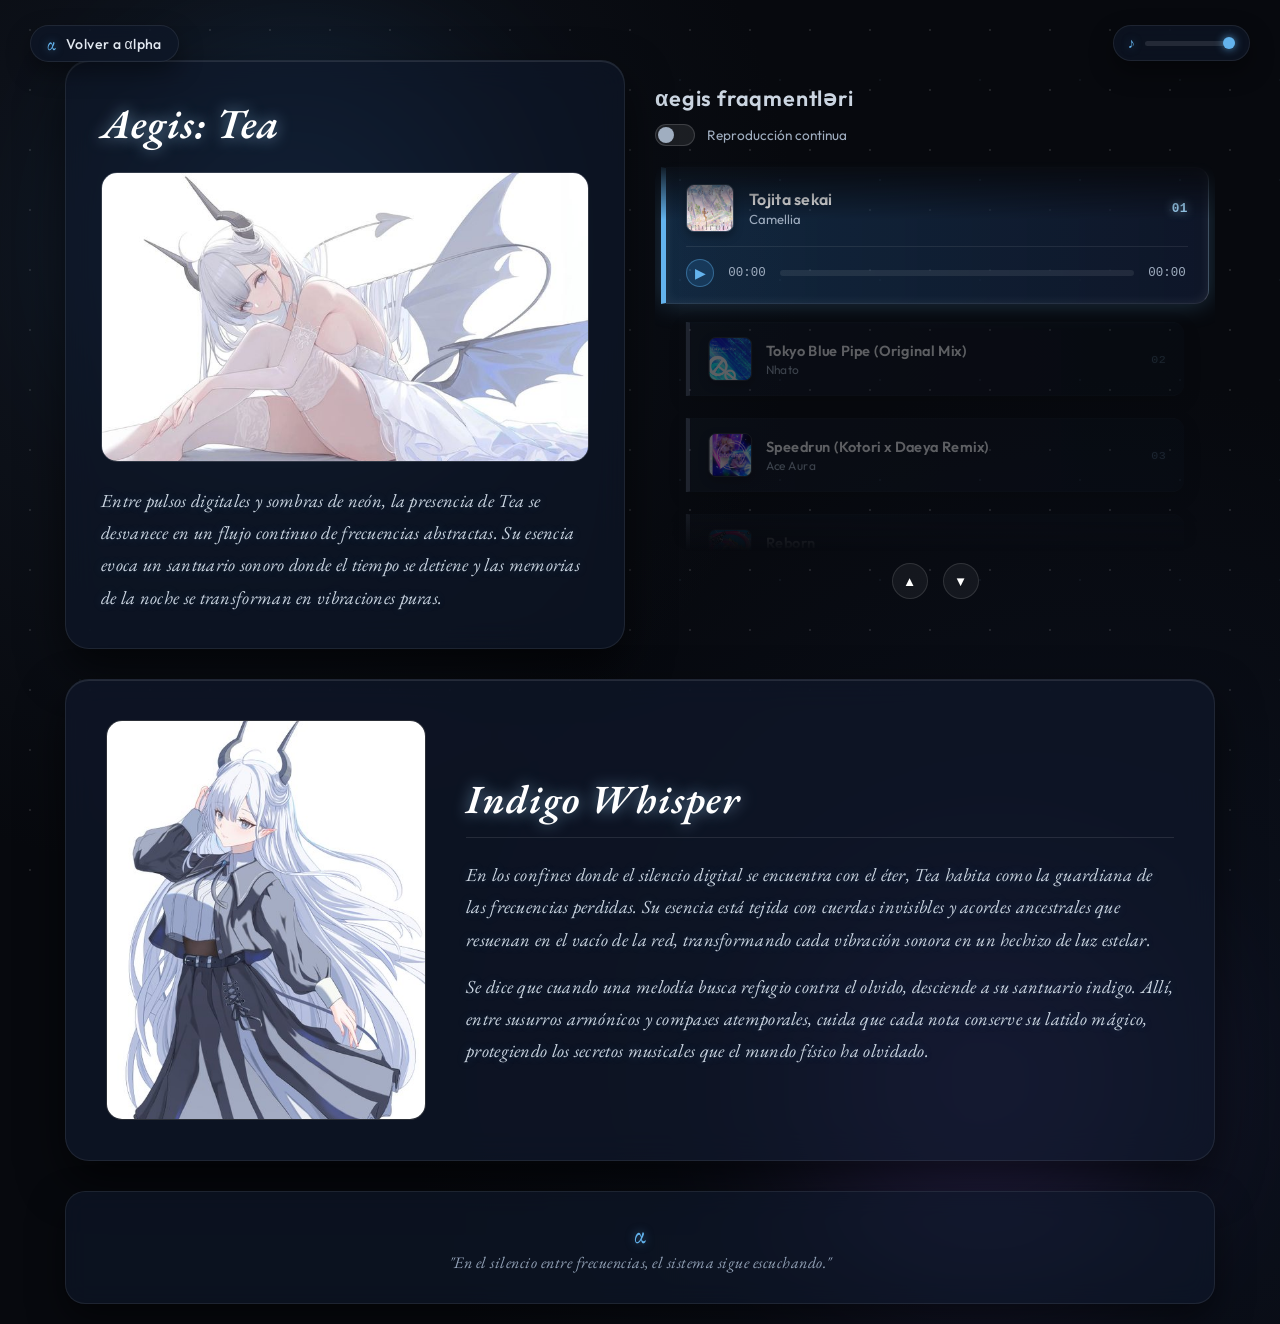
==== commit d7a3d91e: "fix" ====
--- a/aegis.html
+++ b/aegis.html
@@ -245,7 +245,7 @@
                     </div>
 
                      <!-- Canción 10 -->
-                    <div class="song-card" onclick="selectSong(8)">
+                    <div class="song-card" onclick="selectSong(9)">
                         <div class="song-main-row">
                             <img src="imagenes-aegis/nurture.jpg" alt="Nurture" class="song-thumb">
                             <div class="song-info">
